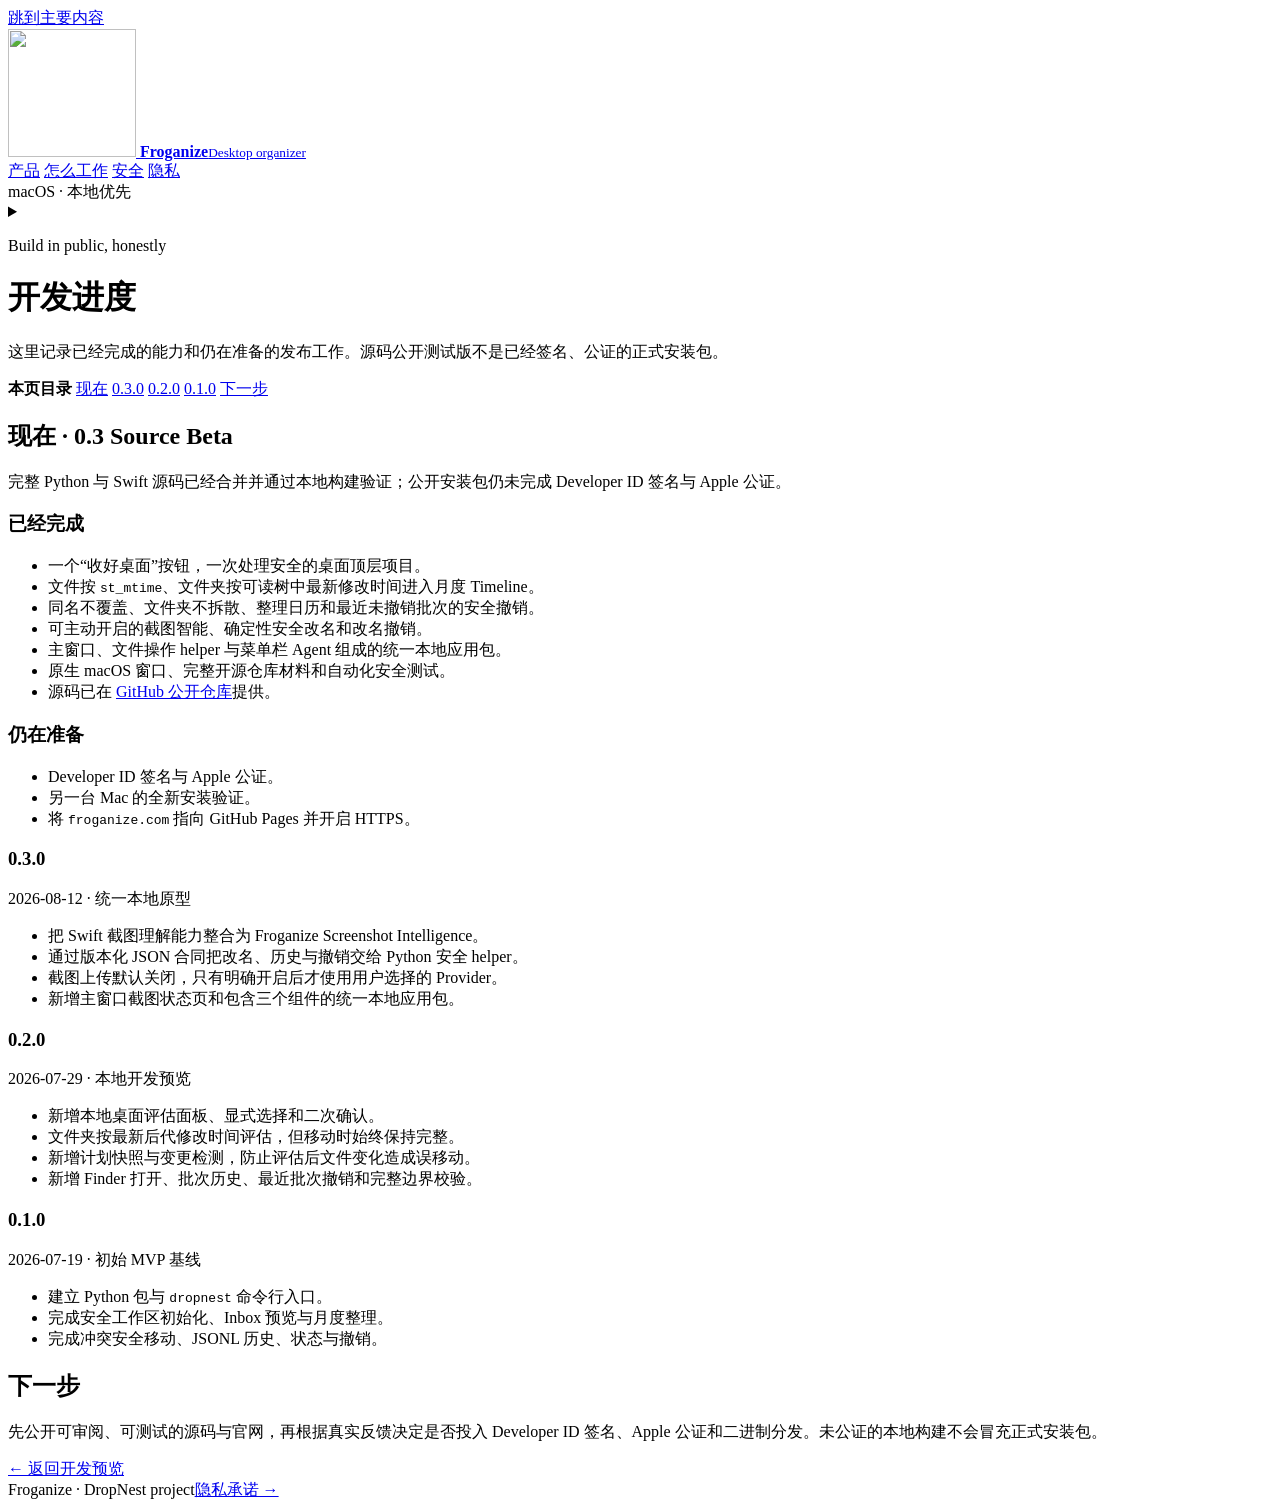
==== website/changelog.html @ 2943960d "Publish Froganize source beta and website" ====
<!doctype html>
<html lang="zh-CN">
  <head>
    <meta charset="utf-8">
    <meta name="viewport" content="width=device-width, initial-scale=1">
    <meta name="description" content="Froganize 开发进度与版本变化记录。">
    <meta name="theme-color" content="#faf7ef">
    <meta property="og:url" content="https://www.froganize.com/changelog.html">
    <title>开发进度 · Froganize</title>
    <link rel="canonical" href="https://www.froganize.com/changelog.html">
    <link rel="icon" type="image/svg+xml" href="./assets/froganize-mark.svg">
    <link rel="apple-touch-icon" href="./assets/apple-touch-icon.png">
    <link rel="stylesheet" href="./styles.css">
  </head>
  <body>
    <a class="skip-link" href="#main-content">跳到主要内容</a>
    <header class="site-header">
      <div class="page-width header-inner">
        <a class="brand" href="./index.html" aria-label="返回 Froganize 官网">
          <span class="brand-avatar" aria-hidden="true"><img src="./assets/froganize-mascot-128.png" alt="" width="128" height="128"></span>
          <span class="brand-copy"><strong>Froganize</strong><small>Desktop organizer</small></span>
        </a>
        <nav class="site-nav" aria-label="主要导航">
          <a href="./index.html#transformation">产品</a>
          <a href="./index.html#workflow">怎么工作</a>
          <a href="./index.html#safety">安全</a>
          <a href="./privacy.html">隐私</a>
        </nav>
        <span class="local-pill"><i aria-hidden="true"></i>macOS · 本地优先</span>
        <details class="mobile-nav">
          <summary aria-label="打开网站导航"><span></span><span></span><span></span></summary>
          <nav aria-label="移动端导航"><a href="./index.html">返回首页</a><a href="./index.html#workflow">怎么工作</a><a href="./index.html#safety">安全原则</a><a href="./privacy.html">隐私承诺</a></nav>
        </details>
      </div>
    </header>

    <main class="subpage-main page-width" id="main-content">
      <header class="document-hero">
        <p class="eyebrow">Build in public, honestly</p>
        <h1>开发进度</h1>
        <p>这里记录已经完成的能力和仍在准备的发布工作。源码公开测试版不是已经签名、公证的正式安装包。</p>
      </header>

      <div class="document-layout">
        <nav class="document-toc" aria-label="页面目录">
          <strong>本页目录</strong>
          <a href="#now">现在</a>
          <a href="#v030">0.3.0</a>
          <a href="#v020">0.2.0</a>
          <a href="#v010">0.1.0</a>
          <a href="#next">下一步</a>
        </nav>

        <div class="document-content">
          <section class="document-section" id="now">
            <h2>现在 · 0.3 Source Beta</h2>
            <div class="document-callout">完整 Python 与 Swift 源码已经合并并通过本地构建验证；公开安装包仍未完成 Developer ID 签名与 Apple 公证。</div>
            <h3>已经完成</h3>
            <ul>
              <li>一个“收好桌面”按钮，一次处理安全的桌面顶层项目。</li>
              <li>文件按 <code>st_mtime</code>、文件夹按可读树中最新修改时间进入月度 Timeline。</li>
              <li>同名不覆盖、文件夹不拆散、整理日历和最近未撤销批次的安全撤销。</li>
              <li>可主动开启的截图智能、确定性安全改名和改名撤销。</li>
              <li>主窗口、文件操作 helper 与菜单栏 Agent 组成的统一本地应用包。</li>
              <li>原生 macOS 窗口、完整开源仓库材料和自动化安全测试。</li>
              <li>源码已在 <a href="https://github.com/liwengtai-sudo/Froganize">GitHub 公开仓库</a>提供。</li>
            </ul>
            <h3>仍在准备</h3>
            <ul>
              <li>Developer ID 签名与 Apple 公证。</li>
              <li>另一台 Mac 的全新安装验证。</li>
              <li>将 <code>froganize.com</code> 指向 GitHub Pages 并开启 HTTPS。</li>
            </ul>
          </section>

          <section class="document-section" id="v030">
            <div class="version-entry">
              <h3>0.3.0</h3>
              <span class="version-meta">2026-08-12 · 统一本地原型</span>
              <ul>
                <li>把 Swift 截图理解能力整合为 Froganize Screenshot Intelligence。</li>
                <li>通过版本化 JSON 合同把改名、历史与撤销交给 Python 安全 helper。</li>
                <li>截图上传默认关闭，只有明确开启后才使用用户选择的 Provider。</li>
                <li>新增主窗口截图状态页和包含三个组件的统一本地应用包。</li>
              </ul>
            </div>
          </section>

          <section class="document-section" id="v020">
            <div class="version-entry">
              <h3>0.2.0</h3>
              <span class="version-meta">2026-07-29 · 本地开发预览</span>
              <ul>
                <li>新增本地桌面评估面板、显式选择和二次确认。</li>
                <li>文件夹按最新后代修改时间评估，但移动时始终保持完整。</li>
                <li>新增计划快照与变更检测，防止评估后文件变化造成误移动。</li>
                <li>新增 Finder 打开、批次历史、最近批次撤销和完整边界校验。</li>
              </ul>
            </div>
          </section>

          <section class="document-section" id="v010">
            <div class="version-entry">
              <h3>0.1.0</h3>
              <span class="version-meta">2026-07-19 · 初始 MVP 基线</span>
              <ul>
                <li>建立 Python 包与 <code>dropnest</code> 命令行入口。</li>
                <li>完成安全工作区初始化、Inbox 预览与月度整理。</li>
                <li>完成冲突安全移动、JSONL 历史、状态与撤销。</li>
              </ul>
            </div>
          </section>

          <section class="document-section" id="next">
            <h2>下一步</h2>
            <p>先公开可审阅、可测试的源码与官网，再根据真实反馈决定是否投入 Developer ID 签名、Apple 公证和二进制分发。未公证的本地构建不会冒充正式安装包。</p>
            <a class="document-back" href="./index.html#release">← 返回开发预览</a>
          </section>
        </div>
      </div>
    </main>

    <footer class="site-footer">
      <div class="page-width footer-bottom"><span>Froganize · DropNest project</span><a href="./privacy.html">隐私承诺 →</a></div>
    </footer>
  </body>
</html>
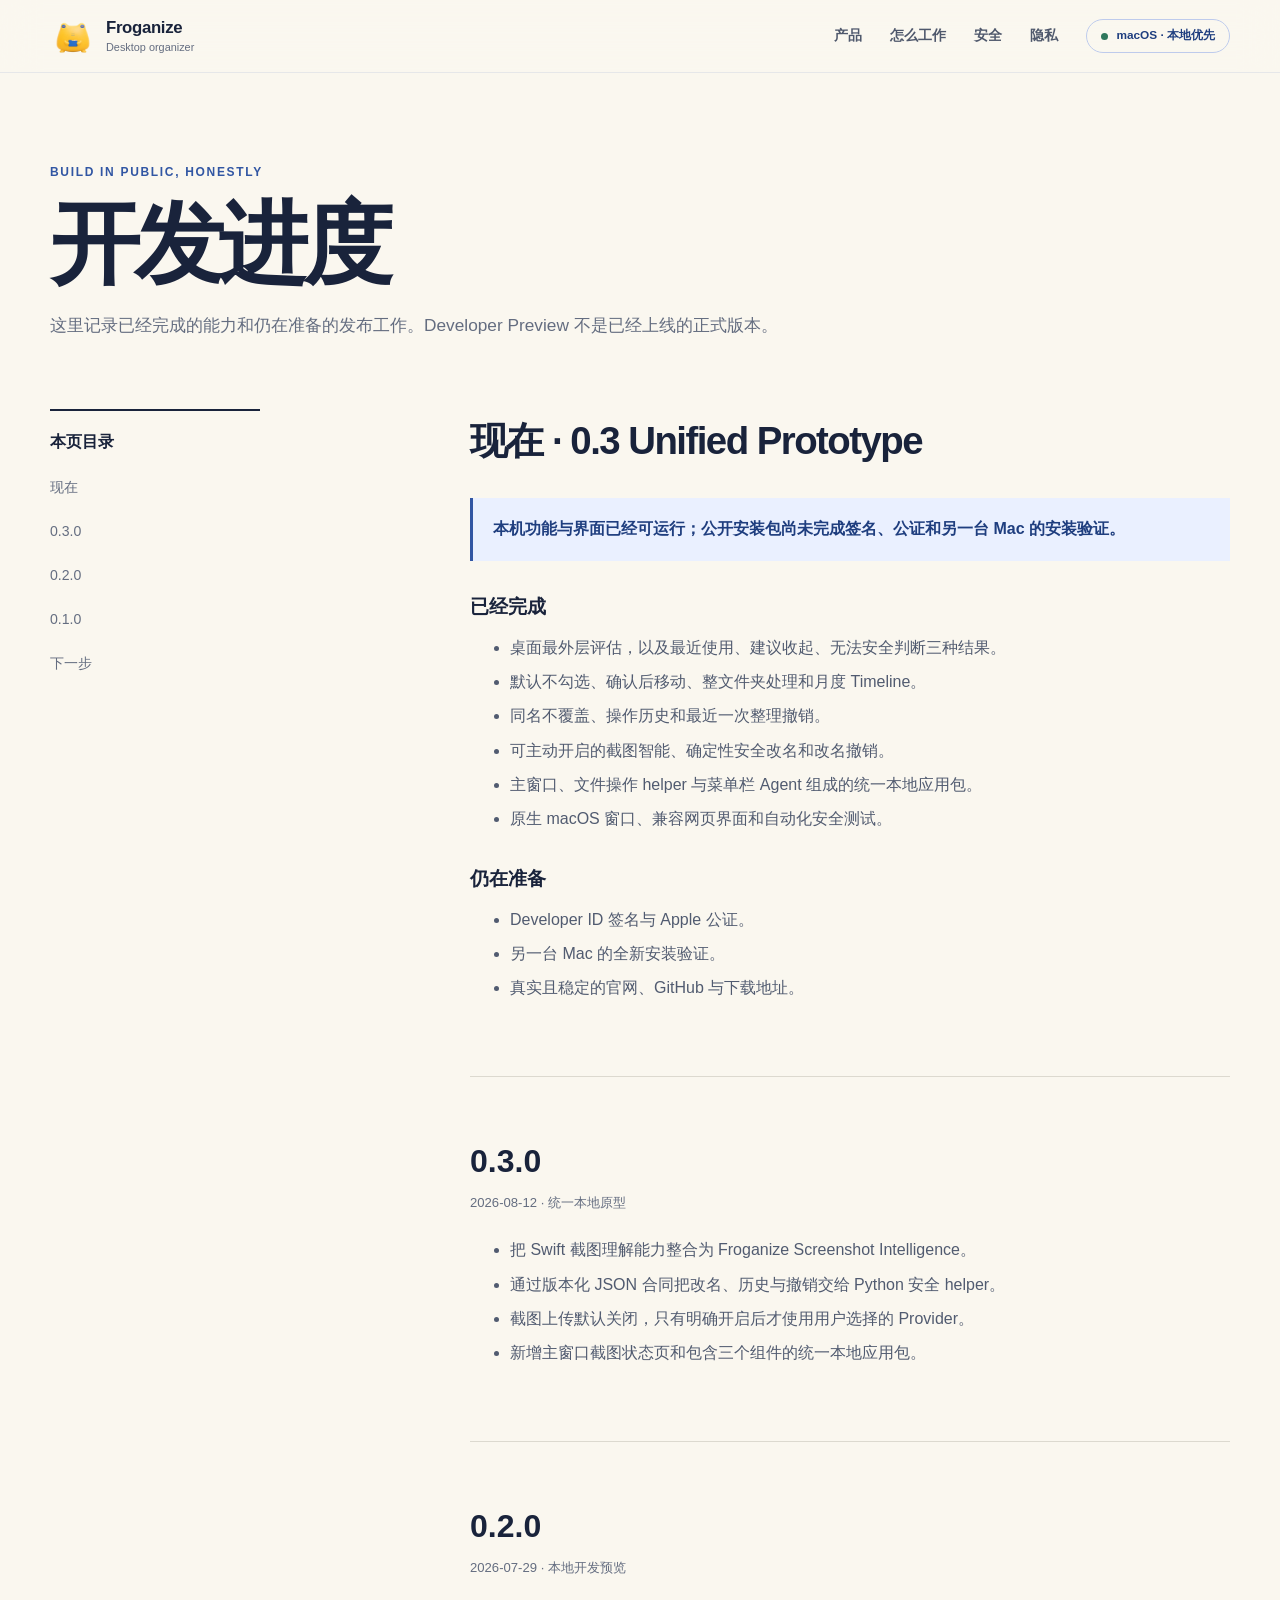
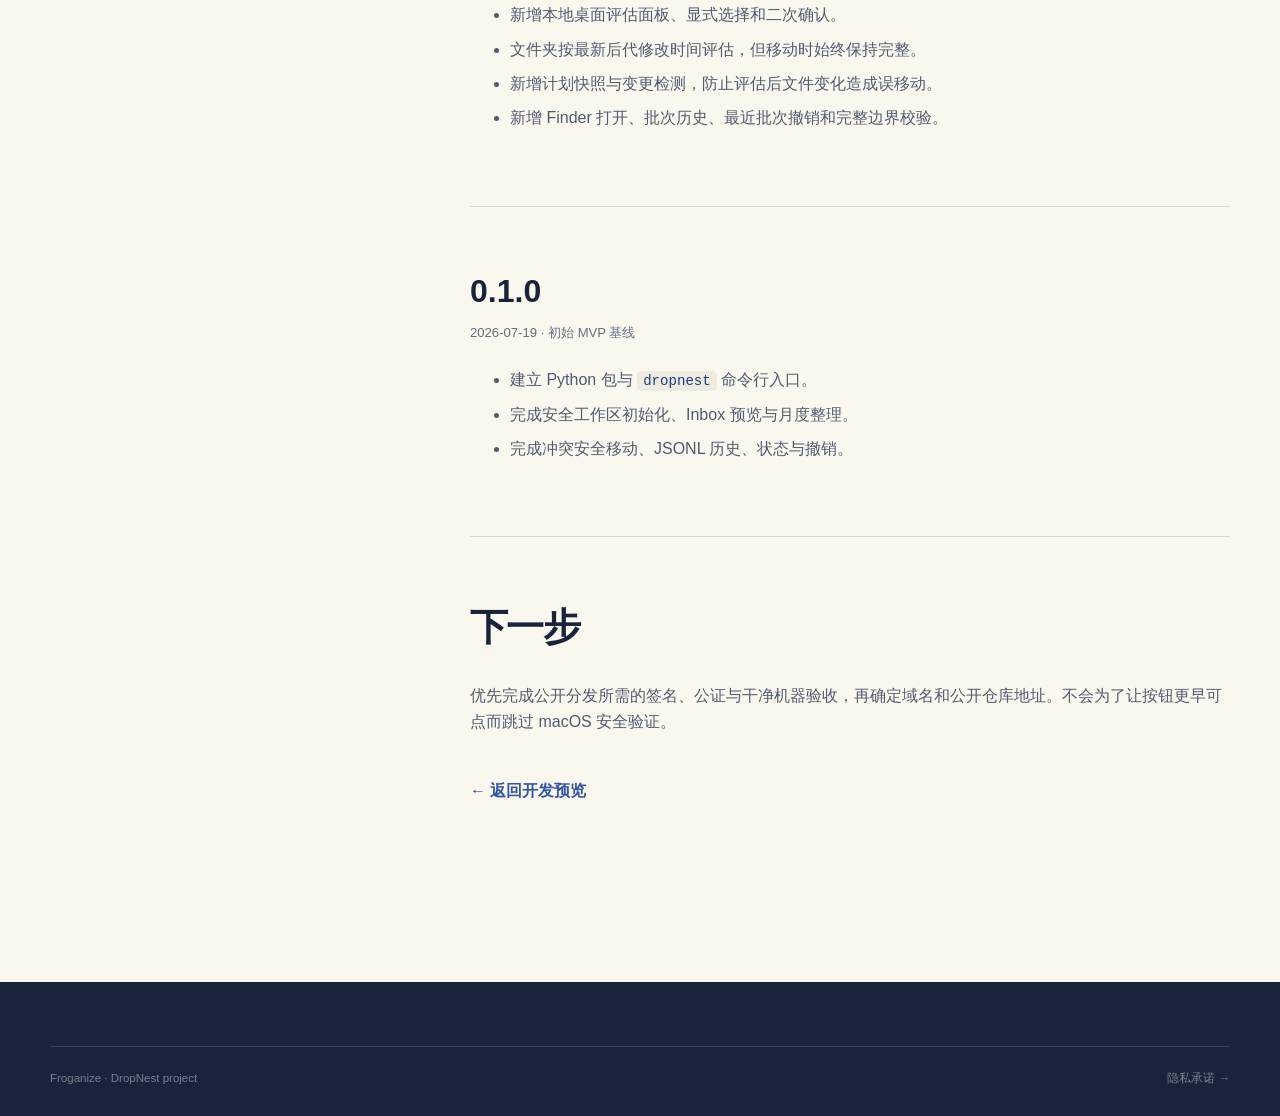
==== commit b0c6e2f0: "Prepare Froganize 0.3.0 source beta" ====
--- a/website/changelog.html
+++ b/website/changelog.html
@@ -5,9 +5,7 @@
     <meta name="viewport" content="width=device-width, initial-scale=1">
     <meta name="description" content="Froganize 开发进度与版本变化记录。">
     <meta name="theme-color" content="#faf7ef">
-    <meta property="og:url" content="https://www.froganize.com/changelog.html">
     <title>开发进度 · Froganize</title>
-    <link rel="canonical" href="https://www.froganize.com/changelog.html">
     <link rel="icon" type="image/svg+xml" href="./assets/froganize-mark.svg">
     <link rel="apple-touch-icon" href="./assets/apple-touch-icon.png">
     <link rel="stylesheet" href="./styles.css">
@@ -38,7 +36,7 @@
       <header class="document-hero">
         <p class="eyebrow">Build in public, honestly</p>
         <h1>开发进度</h1>
-        <p>这里记录已经完成的能力和仍在准备的发布工作。源码公开测试版不是已经签名、公证的正式安装包。</p>
+        <p>这里记录已经完成的能力和仍在准备的发布工作。Developer Preview 不是已经上线的正式版本。</p>
       </header>
 
       <div class="document-layout">
@@ -53,23 +51,22 @@
 
         <div class="document-content">
           <section class="document-section" id="now">
-            <h2>现在 · 0.3 Source Beta</h2>
-            <div class="document-callout">完整 Python 与 Swift 源码已经合并并通过本地构建验证；公开安装包仍未完成 Developer ID 签名与 Apple 公证。</div>
+            <h2>现在 · 0.3 Unified Prototype</h2>
+            <div class="document-callout">本机功能与界面已经可运行；公开安装包尚未完成签名、公证和另一台 Mac 的安装验证。</div>
             <h3>已经完成</h3>
             <ul>
-              <li>一个“收好桌面”按钮，一次处理安全的桌面顶层项目。</li>
-              <li>文件按 <code>st_mtime</code>、文件夹按可读树中最新修改时间进入月度 Timeline。</li>
-              <li>同名不覆盖、文件夹不拆散、整理日历和最近未撤销批次的安全撤销。</li>
+              <li>桌面最外层评估，以及最近使用、建议收起、无法安全判断三种结果。</li>
+              <li>默认不勾选、确认后移动、整文件夹处理和月度 Timeline。</li>
+              <li>同名不覆盖、操作历史和最近一次整理撤销。</li>
               <li>可主动开启的截图智能、确定性安全改名和改名撤销。</li>
               <li>主窗口、文件操作 helper 与菜单栏 Agent 组成的统一本地应用包。</li>
-              <li>原生 macOS 窗口、完整开源仓库材料和自动化安全测试。</li>
-              <li>源码已在 <a href="https://github.com/liwengtai-sudo/Froganize">GitHub 公开仓库</a>提供。</li>
+              <li>原生 macOS 窗口、兼容网页界面和自动化安全测试。</li>
             </ul>
             <h3>仍在准备</h3>
             <ul>
               <li>Developer ID 签名与 Apple 公证。</li>
               <li>另一台 Mac 的全新安装验证。</li>
-              <li>将 <code>froganize.com</code> 指向 GitHub Pages 并开启 HTTPS。</li>
+              <li>真实且稳定的官网、GitHub 与下载地址。</li>
             </ul>
           </section>
 
@@ -113,7 +110,7 @@
 
           <section class="document-section" id="next">
             <h2>下一步</h2>
-            <p>先公开可审阅、可测试的源码与官网，再根据真实反馈决定是否投入 Developer ID 签名、Apple 公证和二进制分发。未公证的本地构建不会冒充正式安装包。</p>
+            <p>优先完成公开分发所需的签名、公证与干净机器验收，再确定域名和公开仓库地址。不会为了让按钮更早可点而跳过 macOS 安全验证。</p>
             <a class="document-back" href="./index.html#release">← 返回开发预览</a>
           </section>
         </div>
--- a/website/styles.css
+++ b/website/styles.css
@@ -0,0 +1,1645 @@
+:root {
+  --canvas: #faf7ef;
+  --surface: #fffdf8;
+  --surface-blue: #eaf0ff;
+  --ink: #19233b;
+  --muted: #646d80;
+  --line: #dcd9cf;
+  --line-blue: #becbec;
+  --cobalt: #3156a3;
+  --cobalt-dark: #1f3e7f;
+  --yellow: #f7d86a;
+  --coral: #f38b72;
+  --coral-ink: #9c4737;
+  --green: #2f775c;
+  --radius: 20px;
+  --page: 1180px;
+  --shadow-product: 0 26px 70px rgba(35, 54, 94, 0.16);
+}
+
+*,
+*::before,
+*::after {
+  box-sizing: border-box;
+}
+
+html {
+  scroll-behavior: smooth;
+}
+
+body {
+  margin: 0;
+  background: var(--canvas);
+  color: var(--ink);
+  font-family: -apple-system, BlinkMacSystemFont, "SF Pro Display", "PingFang SC",
+    "Helvetica Neue", Arial, sans-serif;
+  font-size: 16px;
+  line-height: 1.65;
+  text-rendering: optimizeLegibility;
+  -webkit-font-smoothing: antialiased;
+}
+
+img {
+  display: block;
+  max-width: 100%;
+  height: auto;
+}
+
+a {
+  color: inherit;
+  text-decoration: none;
+}
+
+button,
+a,
+summary {
+  -webkit-tap-highlight-color: transparent;
+}
+
+a:focus-visible,
+button:focus-visible,
+summary:focus-visible {
+  outline: 3px solid var(--cobalt-dark);
+  outline-offset: 4px;
+}
+
+p,
+h1,
+h2,
+h3,
+figure,
+ul,
+ol,
+dl,
+dd {
+  margin-top: 0;
+}
+
+h1,
+h2,
+h3,
+.story-ending {
+  text-wrap: balance;
+}
+
+p {
+  text-wrap: pretty;
+}
+
+.hero-lead,
+.section-heading > p,
+.safety-lead,
+.story-intro > p:last-child,
+.story-copy p,
+.release-detail > p {
+  text-wrap: balance;
+}
+
+.page-width {
+  width: min(calc(100% - 48px), var(--page));
+  margin-inline: auto;
+}
+
+.section-block {
+  padding: 116px 0;
+  scroll-margin-top: 92px;
+}
+
+.skip-link {
+  position: fixed;
+  top: 12px;
+  left: 12px;
+  z-index: 100;
+  padding: 10px 16px;
+  border-radius: 10px;
+  background: var(--ink);
+  color: white;
+  transform: translateY(-160%);
+  transition: transform 160ms ease;
+}
+
+.skip-link:focus {
+  transform: translateY(0);
+}
+
+.eyebrow {
+  margin-bottom: 18px;
+  color: var(--cobalt);
+  font-size: 0.75rem;
+  font-weight: 800;
+  letter-spacing: 0.14em;
+  text-transform: uppercase;
+}
+
+.site-header {
+  position: sticky;
+  top: 0;
+  z-index: 50;
+  border-bottom: 1px solid rgba(49, 86, 163, 0.1);
+  background: rgba(250, 247, 239, 0.88);
+  -webkit-backdrop-filter: blur(18px);
+  backdrop-filter: blur(18px);
+}
+
+.header-inner {
+  display: flex;
+  min-height: 72px;
+  align-items: center;
+  gap: 28px;
+}
+
+.brand {
+  display: inline-flex;
+  min-height: 44px;
+  align-items: center;
+  gap: 10px;
+  flex: 0 0 auto;
+}
+
+.brand-avatar {
+  display: grid;
+  width: 46px;
+  height: 46px;
+  place-items: center;
+}
+
+.brand-avatar img {
+  width: 46px;
+  height: 46px;
+  object-fit: contain;
+}
+
+.brand-copy {
+  display: grid;
+  line-height: 1.08;
+}
+
+.brand-copy strong {
+  font-size: 1.05rem;
+  letter-spacing: -0.02em;
+}
+
+.brand-copy small {
+  margin-top: 5px;
+  color: var(--muted);
+  font-size: 0.68rem;
+}
+
+.site-nav {
+  display: flex;
+  align-items: center;
+  gap: 28px;
+  margin-left: auto;
+}
+
+.site-nav a {
+  min-height: 44px;
+  display: inline-flex;
+  align-items: center;
+  color: #4f586c;
+  font-size: 0.88rem;
+  font-weight: 650;
+}
+
+.site-nav a:hover,
+.text-link:hover,
+.footer-main nav a:hover {
+  color: var(--cobalt);
+}
+
+.header-download {
+  display: inline-flex;
+  min-height: 44px;
+  align-items: center;
+  justify-content: center;
+  padding: 0 20px;
+  border-radius: 999px;
+  background: var(--cobalt);
+  color: white;
+  font-size: 0.87rem;
+  font-weight: 800;
+}
+
+.header-download:hover {
+  background: var(--cobalt-dark);
+}
+
+.mobile-nav {
+  display: none;
+  position: relative;
+}
+
+.mobile-nav summary {
+  display: grid;
+  width: 44px;
+  min-height: 44px;
+  align-content: center;
+  gap: 5px;
+  padding: 10px;
+  cursor: pointer;
+  list-style: none;
+}
+
+.mobile-nav summary::-webkit-details-marker {
+  display: none;
+}
+
+.mobile-nav summary span {
+  width: 22px;
+  height: 2px;
+  border-radius: 2px;
+  background: var(--ink);
+}
+
+.mobile-nav nav {
+  position: absolute;
+  top: 52px;
+  right: 0;
+  display: grid;
+  width: min(280px, calc(100vw - 32px));
+  padding: 10px;
+  border: 1px solid var(--line);
+  border-radius: 16px;
+  background: var(--surface);
+  box-shadow: 0 18px 45px rgba(25, 35, 59, 0.14);
+}
+
+.mobile-nav nav a {
+  display: flex;
+  min-height: 46px;
+  align-items: center;
+  padding: 0 12px;
+  border-radius: 10px;
+  font-weight: 700;
+}
+
+.mobile-nav nav a:hover {
+  background: var(--surface-blue);
+}
+
+.mobile-nav nav .download-cta {
+  margin-top: 6px;
+  justify-content: center;
+  background: var(--cobalt);
+  color: white;
+}
+
+.hero {
+  min-height: min(780px, calc(100vh - 72px));
+  display: grid;
+  grid-template-columns: minmax(0, 0.92fr) minmax(420px, 1.08fr);
+  align-items: center;
+  gap: clamp(36px, 6vw, 88px);
+  padding-top: 72px;
+  padding-bottom: 80px;
+  scroll-margin-top: 92px;
+}
+
+.hero-copy {
+  position: relative;
+  z-index: 2;
+}
+
+.hero h1 {
+  max-width: 730px;
+  margin-bottom: 28px;
+  font-size: clamp(3.65rem, 6vw, 6.4rem);
+  font-weight: 850;
+  letter-spacing: -0.075em;
+  line-height: 0.98;
+  text-wrap: balance;
+}
+
+.hero-lead {
+  max-width: 600px;
+  margin-bottom: 30px;
+  color: #4f586b;
+  font-size: 1.12rem;
+  line-height: 1.85;
+}
+
+.hero-actions,
+.release-actions {
+  display: flex;
+  flex-wrap: wrap;
+  gap: 12px;
+}
+
+.button {
+  display: inline-flex;
+  min-height: 50px;
+  align-items: center;
+  justify-content: center;
+  padding: 0 23px;
+  border-radius: 999px;
+  font-weight: 800;
+  transition: transform 160ms ease, background 160ms ease, color 160ms ease;
+}
+
+.button:hover {
+  transform: translateY(-2px);
+}
+
+.button-primary {
+  background: var(--cobalt);
+  color: white;
+}
+
+.button-primary:hover {
+  background: var(--cobalt-dark);
+}
+
+.button-quiet {
+  border: 1px solid var(--line-blue);
+  background: transparent;
+  color: var(--cobalt-dark);
+}
+
+.button-quiet:hover {
+  background: var(--surface-blue);
+}
+
+.preview-note {
+  margin: 14px 0 0;
+  color: var(--muted);
+  font-size: 0.78rem;
+}
+
+.trust-list {
+  display: flex;
+  flex-wrap: wrap;
+  gap: 8px 22px;
+  margin: 34px 0 0;
+  padding: 20px 0 0;
+  border-top: 1px solid var(--line);
+  list-style: none;
+  color: var(--muted);
+  font-size: 0.82rem;
+  font-weight: 700;
+}
+
+.trust-list li::before {
+  content: "✓";
+  margin-right: 7px;
+  color: var(--green);
+}
+
+.hero-visual {
+  margin: 0;
+}
+
+.hero-visual img {
+  width: 100%;
+  mix-blend-mode: multiply;
+  -webkit-mask-image: radial-gradient(ellipse 76% 72% at 51% 50%, #000 58%, transparent 96%);
+  mask-image: radial-gradient(ellipse 76% 72% at 51% 50%, #000 58%, transparent 96%);
+}
+
+.section-heading {
+  margin-bottom: 62px;
+}
+
+.section-heading h2,
+.story-intro h2,
+.safety-copy h2,
+.release-copy h2 {
+  margin-bottom: 0;
+  font-size: clamp(2.55rem, 4.7vw, 4.75rem);
+  font-weight: 820;
+  letter-spacing: -0.055em;
+  line-height: 1.06;
+  text-wrap: balance;
+}
+
+.split-heading {
+  display: grid;
+  grid-template-columns: minmax(0, 1fr) minmax(300px, 0.66fr);
+  align-items: end;
+  gap: 80px;
+}
+
+.split-heading > p {
+  margin-bottom: 6px;
+  color: var(--muted);
+  font-size: 1.02rem;
+  line-height: 1.85;
+}
+
+.transformation-section {
+  border-top: 1px solid var(--line);
+  background: var(--surface);
+}
+
+.before-after-demo {
+  display: grid;
+  grid-template-columns: minmax(0, 1fr) 92px minmax(0, 1fr);
+  align-items: stretch;
+  overflow: clip;
+  border: 1px solid var(--line);
+  border-radius: var(--radius);
+  background: white;
+}
+
+.file-panel {
+  min-width: 0;
+  padding: clamp(28px, 4vw, 52px);
+}
+
+.before-panel {
+  background: #fffaf6;
+}
+
+.after-panel {
+  background: #f5f8ff;
+}
+
+.panel-label {
+  display: flex;
+  align-items: center;
+  gap: 9px;
+  margin-bottom: 26px;
+  color: var(--muted);
+  font-size: 0.76rem;
+  font-weight: 800;
+  letter-spacing: 0.08em;
+  text-transform: uppercase;
+}
+
+.panel-label i {
+  width: 8px;
+  height: 8px;
+  border-radius: 50%;
+  background: var(--coral);
+}
+
+.after-panel .panel-label i {
+  background: var(--cobalt);
+}
+
+.file-panel h3 {
+  margin-bottom: 30px;
+  font-size: clamp(1.65rem, 3vw, 2.45rem);
+  line-height: 1.18;
+  letter-spacing: -0.035em;
+}
+
+.file-list,
+.timeline-tree {
+  display: grid;
+  gap: 10px;
+  margin-bottom: 0;
+  padding: 0;
+  list-style: none;
+}
+
+.file-list li,
+.timeline-tree li {
+  display: flex;
+  min-height: 42px;
+  align-items: center;
+  gap: 12px;
+  padding: 8px 12px;
+  border-bottom: 1px solid rgba(100, 109, 128, 0.13);
+  font-size: 0.9rem;
+}
+
+.file-list .faded {
+  opacity: 0.45;
+  text-decoration: line-through;
+}
+
+.file-icon,
+.tree-file {
+  position: relative;
+  width: 18px;
+  height: 22px;
+  flex: 0 0 auto;
+  border-radius: 3px;
+  background: var(--coral);
+}
+
+.file-icon::after,
+.tree-file::after {
+  content: "";
+  position: absolute;
+  top: 4px;
+  right: -1px;
+  border-width: 4px 0 0 4px;
+  border-style: solid;
+  border-color: transparent transparent transparent rgba(255, 255, 255, 0.75);
+}
+
+.file-icon.folder,
+.tree-folder {
+  width: 23px;
+  height: 17px;
+  border-radius: 3px;
+  background: var(--cobalt);
+}
+
+.file-icon.folder::before,
+.tree-folder::before {
+  content: "";
+  position: absolute;
+  top: -4px;
+  left: 2px;
+  width: 10px;
+  height: 5px;
+  border-radius: 3px 3px 0 0;
+  background: inherit;
+}
+
+.file-icon.folder::after {
+  display: none;
+}
+
+.tree-folder {
+  position: relative;
+  display: inline-block;
+  flex: 0 0 auto;
+}
+
+.tree-file {
+  width: 15px;
+  height: 19px;
+  background: #8498ca;
+}
+
+.timeline-tree .depth-one {
+  padding-left: 30px;
+}
+
+.timeline-tree .depth-two {
+  padding-left: 54px;
+}
+
+.timeline-tree .depth-three {
+  padding-left: 80px;
+  color: var(--muted);
+}
+
+.stays-note {
+  margin: 22px 0 0;
+  padding-top: 18px;
+  border-top: 1px solid var(--line-blue);
+  color: var(--cobalt-dark);
+  font-size: 0.82rem;
+  font-weight: 700;
+}
+
+.confirm-bridge {
+  display: grid;
+  place-content: center;
+  gap: 4px;
+  border-inline: 1px solid var(--line);
+  background: var(--canvas);
+  color: var(--cobalt);
+  text-align: center;
+}
+
+.confirm-bridge span {
+  font-size: 0.7rem;
+  font-weight: 800;
+}
+
+.confirm-bridge i {
+  font-size: 2rem;
+  font-style: normal;
+}
+
+.outcome-list {
+  display: grid;
+  grid-template-columns: repeat(3, 1fr);
+  margin: 42px 0 0;
+  border-block: 1px solid var(--line);
+}
+
+.outcome-list div {
+  padding: 24px 30px;
+}
+
+.outcome-list div + div {
+  border-left: 1px solid var(--line);
+}
+
+.outcome-list dt {
+  margin-bottom: 4px;
+  font-weight: 800;
+}
+
+.outcome-list dd {
+  margin-bottom: 0;
+  color: var(--muted);
+  font-size: 0.86rem;
+}
+
+.workflow-section {
+  background: var(--canvas);
+}
+
+.centered-heading {
+  max-width: 720px;
+  margin-inline: auto;
+  text-align: center;
+}
+
+.centered-heading > p:last-child {
+  max-width: 620px;
+  margin: 22px auto 0;
+  color: var(--muted);
+}
+
+.workflow-list {
+  display: grid;
+  grid-template-columns: repeat(4, 1fr);
+  margin: 0;
+  padding: 0;
+  border-block: 1px solid var(--line);
+  list-style: none;
+}
+
+.workflow-list li {
+  min-width: 0;
+  padding: 32px 28px 38px;
+}
+
+.workflow-mascot {
+  width: 112px;
+  height: 112px;
+  margin: 0 auto 22px;
+  object-fit: contain;
+  filter: drop-shadow(0 12px 14px rgba(31, 62, 127, 0.09));
+  transition: transform 180ms ease;
+}
+
+.workflow-list li:hover .workflow-mascot {
+  transform: translateY(-4px);
+}
+
+.workflow-list li + li {
+  border-left: 1px solid var(--line);
+}
+
+.workflow-list span {
+  color: var(--cobalt);
+  font-size: 0.73rem;
+  font-weight: 850;
+}
+
+.workflow-list p {
+  margin: 18px 0 0;
+  color: var(--muted);
+  font-size: 0.7rem;
+  font-weight: 800;
+  letter-spacing: 0.12em;
+  text-transform: uppercase;
+}
+
+.workflow-list h3 {
+  margin: 4px 0 14px;
+  font-size: 1.5rem;
+}
+
+.workflow-list small {
+  color: var(--muted);
+  font-size: 0.85rem;
+  line-height: 1.75;
+}
+
+.product-section {
+  background: var(--surface);
+}
+
+.app-window {
+  overflow: clip;
+  margin: 0;
+  border: 1px solid #cfd5e1;
+  border-radius: var(--radius);
+  background: #f7f8fb;
+  box-shadow: var(--shadow-product);
+}
+
+.window-bar {
+  position: relative;
+  display: flex;
+  min-height: 48px;
+  align-items: center;
+  gap: 8px;
+  padding: 0 18px;
+  border-bottom: 1px solid #d9dce4;
+  background: #eff0f3;
+}
+
+.window-bar span {
+  width: 12px;
+  height: 12px;
+  border-radius: 50%;
+  background: #ff6257;
+}
+
+.window-bar span:nth-child(2) {
+  background: #ffc04c;
+}
+
+.window-bar span:nth-child(3) {
+  background: #30c750;
+}
+
+.window-bar strong {
+  position: absolute;
+  left: 50%;
+  color: #5e6572;
+  font-size: 0.76rem;
+  transform: translateX(-50%);
+}
+
+.product-shot-link {
+  display: block;
+  background: white;
+}
+
+.product-shot-link img {
+  width: 100%;
+}
+
+.app-window figcaption {
+  display: flex;
+  min-height: 54px;
+  align-items: center;
+  gap: 22px;
+  padding: 10px 18px;
+  color: var(--muted);
+  font-size: 0.75rem;
+}
+
+.app-window figcaption span {
+  color: var(--green);
+  font-weight: 800;
+}
+
+.app-window figcaption strong {
+  margin-right: auto;
+}
+
+.app-window figcaption a {
+  color: var(--cobalt);
+  font-weight: 800;
+}
+
+.product-points {
+  display: grid;
+  grid-template-columns: repeat(3, 1fr);
+  margin: 36px 0 0;
+  padding: 0;
+  border-bottom: 1px solid var(--line);
+  list-style: none;
+}
+
+.product-points li {
+  display: grid;
+  grid-template-columns: auto 1fr;
+  gap: 10px 18px;
+  padding: 0 24px 28px;
+}
+
+.product-points li + li {
+  border-left: 1px solid var(--line);
+}
+
+.product-points strong {
+  color: var(--cobalt);
+}
+
+.product-points span {
+  color: var(--muted);
+}
+
+.safety-section {
+  background: var(--cobalt-dark);
+  color: white;
+}
+
+.safety-layout {
+  display: grid;
+  grid-template-columns: minmax(340px, 0.9fr) minmax(0, 1.1fr);
+  align-items: center;
+  gap: clamp(52px, 8vw, 112px);
+}
+
+.organizing-visual {
+  margin: 0;
+}
+
+.organizing-visual img {
+  width: 100%;
+  mix-blend-mode: screen;
+  -webkit-mask-image: radial-gradient(ellipse, #000 58%, transparent 96%);
+  mask-image: radial-gradient(ellipse, #000 58%, transparent 96%);
+}
+
+.safety-copy .eyebrow {
+  color: var(--yellow);
+}
+
+.safety-copy h2 {
+  color: white;
+}
+
+.safety-lead {
+  max-width: 660px;
+  margin: 28px 0 36px;
+  color: rgba(255, 255, 255, 0.72);
+  font-size: 1rem;
+}
+
+.safety-list {
+  margin-bottom: 28px;
+  border-top: 1px solid rgba(255, 255, 255, 0.2);
+}
+
+.safety-list div {
+  display: grid;
+  grid-template-columns: minmax(150px, 0.7fr) minmax(0, 1.3fr);
+  gap: 28px;
+  padding: 21px 0;
+  border-bottom: 1px solid rgba(255, 255, 255, 0.2);
+}
+
+.safety-list dt {
+  font-weight: 800;
+}
+
+.safety-list dd {
+  margin-bottom: 0;
+  color: rgba(255, 255, 255, 0.68);
+  font-size: 0.86rem;
+}
+
+.text-link {
+  display: inline-flex;
+  min-height: 44px;
+  align-items: center;
+  color: var(--yellow);
+  font-weight: 800;
+}
+
+.story-section {
+  overflow: clip;
+  background: #fbf4df;
+}
+
+.story-intro {
+  max-width: 780px;
+  margin-bottom: 84px;
+}
+
+.story-intro > p:last-child {
+  max-width: 650px;
+  margin: 26px 0 0;
+  color: var(--muted);
+  font-size: 1.05rem;
+}
+
+.story-scene {
+  position: relative;
+  display: grid;
+  min-height: 610px;
+  grid-template-columns: minmax(0, 1.15fr) minmax(280px, 0.65fr);
+  align-items: center;
+  gap: clamp(42px, 7vw, 100px);
+  padding: 36px 0;
+}
+
+.story-scene:nth-child(even) {
+  grid-template-columns: minmax(280px, 0.65fr) minmax(0, 1.15fr);
+}
+
+.story-scene:nth-child(even) .story-art {
+  order: 2;
+}
+
+.story-scene:nth-child(even) .story-copy {
+  order: 1;
+}
+
+.story-art {
+  position: relative;
+  margin: 0;
+}
+
+.story-art::after {
+  content: "";
+  position: absolute;
+  inset: -2px;
+  background:
+    linear-gradient(to bottom, #fbf4df 0%, transparent 18%, transparent 82%, #fbf4df 100%),
+    linear-gradient(to right, #fbf4df 0%, transparent 16%, transparent 84%, #fbf4df 100%);
+  pointer-events: none;
+}
+
+.story-art img {
+  width: 100%;
+  object-fit: contain;
+  mix-blend-mode: multiply;
+  -webkit-mask-image: radial-gradient(ellipse 70% 64% at 50% 50%, #000 52%, transparent 94%);
+  mask-image: radial-gradient(ellipse 70% 64% at 50% 50%, #000 52%, transparent 94%);
+}
+
+.story-copy {
+  position: relative;
+  z-index: 2;
+}
+
+.story-copy h3 {
+  margin-bottom: 20px;
+  font-size: clamp(2rem, 4vw, 3.45rem);
+  letter-spacing: -0.045em;
+  line-height: 1.08;
+}
+
+.story-copy p {
+  margin-bottom: 0;
+  color: #596174;
+  font-size: 1rem;
+  line-height: 1.9;
+}
+
+.story-product-bridge {
+  display: grid;
+  grid-template-columns: 150px minmax(0, 1fr);
+  align-items: center;
+  gap: clamp(28px, 5vw, 72px);
+  margin-top: 76px;
+  padding-top: 36px;
+  border-top: 1px solid rgba(49, 86, 163, 0.24);
+}
+
+.story-product-bridge > img {
+  width: 150px;
+  height: 150px;
+  filter: drop-shadow(0 16px 18px rgba(31, 62, 127, 0.1));
+}
+
+.story-product-bridge .eyebrow {
+  margin-bottom: 8px;
+}
+
+.story-ending {
+  max-width: none;
+  margin: 0;
+  padding: 0;
+  color: var(--cobalt-dark);
+  font-size: clamp(1.55rem, 2.7vw, 2.55rem);
+  font-weight: 800;
+  letter-spacing: -0.04em;
+}
+
+.story-product-bridge > div > p:last-child {
+  max-width: 680px;
+  margin: 14px 0 0;
+  color: var(--muted);
+}
+
+.release-section {
+  background: var(--surface-blue);
+}
+
+.release-layout {
+  display: grid;
+  grid-template-columns: minmax(300px, 0.8fr) minmax(0, 1.2fr);
+  gap: clamp(52px, 9vw, 130px);
+}
+
+.release-detail > p {
+  margin-bottom: 30px;
+  color: #4f5d7a;
+  font-size: 1rem;
+}
+
+.release-status {
+  display: grid;
+  gap: 0;
+  margin: 0 0 30px;
+  padding: 0;
+  border-top: 1px solid var(--line-blue);
+  list-style: none;
+}
+
+.release-status li {
+  padding: 13px 0;
+  border-bottom: 1px solid var(--line-blue);
+  color: var(--green);
+  font-size: 0.88rem;
+  font-weight: 750;
+}
+
+.release-status .pending {
+  color: var(--coral-ink);
+}
+
+.release-honesty {
+  margin: 18px 0 0;
+  color: var(--muted);
+  font-size: 0.76rem;
+}
+
+.site-footer {
+  padding: 64px 0 28px;
+  background: var(--ink);
+  color: white;
+}
+
+.footer-main {
+  display: grid;
+  grid-template-columns: auto 1fr auto;
+  align-items: center;
+  gap: 36px;
+}
+
+.footer-brand img {
+  width: 44px;
+  height: 44px;
+}
+
+.footer-brand span {
+  display: grid;
+  line-height: 1.1;
+}
+
+.footer-brand small {
+  margin-top: 5px;
+  color: rgba(255, 255, 255, 0.55);
+}
+
+.footer-main > p {
+  margin-bottom: 0;
+  color: rgba(255, 255, 255, 0.6);
+  font-size: 0.86rem;
+}
+
+.footer-main nav {
+  display: flex;
+  flex-wrap: wrap;
+  gap: 24px;
+}
+
+.footer-main nav a {
+  display: inline-flex;
+  min-height: 44px;
+  align-items: center;
+  color: rgba(255, 255, 255, 0.75);
+  font-size: 0.84rem;
+  font-weight: 700;
+}
+
+.footer-bottom {
+  display: flex;
+  justify-content: space-between;
+  gap: 24px;
+  margin-top: 42px;
+  padding-top: 22px;
+  border-top: 1px solid rgba(255, 255, 255, 0.14);
+  color: rgba(255, 255, 255, 0.42);
+  font-size: 0.72rem;
+}
+
+/* Shared documentation pages */
+
+.local-pill {
+  display: inline-flex;
+  min-height: 34px;
+  align-items: center;
+  gap: 8px;
+  padding: 0 14px;
+  border: 1px solid var(--line-blue);
+  border-radius: 999px;
+  color: var(--cobalt-dark);
+  font-size: 0.74rem;
+  font-weight: 800;
+}
+
+.local-pill i {
+  width: 7px;
+  height: 7px;
+  border-radius: 50%;
+  background: var(--green);
+}
+
+.subpage-main {
+  padding-top: 90px;
+  padding-bottom: 110px;
+}
+
+.document-hero {
+  max-width: 780px;
+  margin-bottom: 70px;
+}
+
+.document-hero h1 {
+  margin-bottom: 22px;
+  font-size: clamp(3.4rem, 7vw, 6rem);
+  letter-spacing: -0.065em;
+  line-height: 0.98;
+}
+
+.document-hero > p:last-child {
+  color: var(--muted);
+  font-size: 1.08rem;
+}
+
+.document-layout {
+  display: grid;
+  grid-template-columns: 210px minmax(0, 760px);
+  justify-content: space-between;
+  gap: 80px;
+}
+
+.document-toc {
+  position: sticky;
+  top: 104px;
+  align-self: start;
+  display: grid;
+  gap: 4px;
+  padding-top: 18px;
+  border-top: 2px solid var(--ink);
+}
+
+.document-toc strong {
+  margin-bottom: 8px;
+}
+
+.document-toc a {
+  display: flex;
+  min-height: 40px;
+  align-items: center;
+  color: var(--muted);
+  font-size: 0.88rem;
+}
+
+.document-toc a:hover {
+  color: var(--cobalt);
+}
+
+.document-content {
+  min-width: 0;
+}
+
+.document-section {
+  padding: 0 0 58px;
+  scroll-margin-top: 110px;
+}
+
+.document-section + .document-section {
+  padding-top: 58px;
+  border-top: 1px solid var(--line);
+}
+
+.document-section h2 {
+  margin-bottom: 24px;
+  font-size: clamp(1.8rem, 3vw, 2.7rem);
+  letter-spacing: -0.04em;
+}
+
+.document-section h3 {
+  margin: 30px 0 12px;
+  font-size: 1.2rem;
+}
+
+.document-section p,
+.document-section li {
+  color: #515b70;
+}
+
+.document-section li + li {
+  margin-top: 8px;
+}
+
+.document-section code {
+  padding: 2px 6px;
+  border-radius: 5px;
+  background: #eeeae0;
+  color: var(--cobalt-dark);
+  font-size: 0.88em;
+}
+
+.document-callout {
+  margin: 26px 0;
+  padding: 18px 20px;
+  border-left: 3px solid var(--cobalt);
+  background: var(--surface-blue);
+  color: var(--cobalt-dark);
+  font-weight: 650;
+}
+
+.version-entry h3 {
+  margin-top: 0;
+  font-size: 2rem;
+}
+
+.version-meta {
+  display: block;
+  margin: -8px 0 24px;
+  color: var(--muted);
+  font-size: 0.82rem;
+}
+
+.document-back {
+  display: inline-flex;
+  min-height: 44px;
+  align-items: center;
+  margin-top: 18px;
+  color: var(--cobalt);
+  font-weight: 800;
+}
+
+.subpage-main + .site-footer .footer-bottom {
+  margin-top: 0;
+}
+
+@media (max-width: 1120px) {
+  .site-nav {
+    gap: 18px;
+  }
+
+  .local-pill {
+    display: none;
+  }
+
+  .hero {
+    grid-template-columns: minmax(0, 1fr) minmax(360px, 0.92fr);
+  }
+
+  .safety-layout {
+    gap: 52px;
+  }
+}
+
+@media (max-width: 920px) {
+  .page-width {
+    width: min(calc(100% - 40px), var(--page));
+  }
+
+  .section-block {
+    padding: 92px 0;
+  }
+
+  .site-nav {
+    display: none;
+  }
+
+  .header-download {
+    margin-left: auto;
+  }
+
+  .mobile-nav {
+    display: block;
+    margin-left: auto;
+  }
+
+  .hero {
+    min-height: auto;
+    grid-template-columns: 1fr;
+    gap: 28px;
+    padding-top: 72px;
+    text-align: center;
+  }
+
+  .hero-copy {
+    max-width: 720px;
+    margin-inline: auto;
+  }
+
+  .hero h1,
+  .hero-lead {
+    margin-inline: auto;
+  }
+
+  .hero-actions,
+  .trust-list {
+    justify-content: center;
+  }
+
+  .hero-visual {
+    width: min(720px, 100%);
+    margin-inline: auto;
+  }
+
+  .split-heading {
+    grid-template-columns: 1fr;
+    gap: 24px;
+  }
+
+  .split-heading > p {
+    max-width: 680px;
+  }
+
+  .workflow-list {
+    grid-template-columns: repeat(2, 1fr);
+  }
+
+  .workflow-list li:nth-child(3) {
+    border-left: 0;
+  }
+
+  .workflow-list li:nth-child(n + 3) {
+    border-top: 1px solid var(--line);
+  }
+
+  .safety-layout {
+    grid-template-columns: 1fr;
+  }
+
+  .organizing-visual {
+    width: min(660px, 100%);
+    margin-inline: auto;
+  }
+
+  .story-scene,
+  .story-scene:nth-child(even) {
+    min-height: 0;
+    grid-template-columns: minmax(0, 1.1fr) minmax(240px, 0.72fr);
+    gap: 34px;
+    padding: 56px 0;
+  }
+
+  .release-layout {
+    grid-template-columns: 1fr;
+  }
+
+  .release-copy {
+    max-width: 650px;
+  }
+
+  .document-layout {
+    grid-template-columns: 1fr;
+    gap: 42px;
+  }
+
+  .document-toc {
+    position: static;
+    grid-template-columns: repeat(3, 1fr);
+  }
+
+  .document-toc strong {
+    grid-column: 1 / -1;
+  }
+}
+
+@media (max-width: 700px) {
+  .page-width {
+    width: min(calc(100% - 32px), var(--page));
+  }
+
+  .section-block {
+    padding: 76px 0;
+  }
+
+  .header-inner {
+    min-height: 64px;
+    gap: 8px;
+  }
+
+  .brand-avatar,
+  .brand-avatar img {
+    width: 42px;
+    height: 42px;
+  }
+
+  .header-download {
+    padding-inline: 16px;
+  }
+
+  .hero {
+    padding-top: 54px;
+    padding-bottom: 64px;
+  }
+
+  .hero h1 {
+    font-size: clamp(3rem, 15vw, 4.7rem);
+  }
+
+  .hero-lead {
+    font-size: 1rem;
+    line-height: 1.75;
+  }
+
+  .hero-actions .button {
+    flex: 1 1 170px;
+  }
+
+  .trust-list {
+    display: grid;
+    grid-template-columns: repeat(2, max-content);
+  }
+
+  .section-heading {
+    margin-bottom: 42px;
+  }
+
+  .section-heading h2,
+  .story-intro h2,
+  .safety-copy h2,
+  .release-copy h2 {
+    font-size: clamp(2.35rem, 12vw, 3.5rem);
+  }
+
+  .before-after-demo {
+    grid-template-columns: 1fr;
+  }
+
+  .confirm-bridge {
+    min-height: 74px;
+    border-inline: 0;
+    border-block: 1px solid var(--line);
+  }
+
+  .confirm-bridge i {
+    line-height: 1;
+    transform: rotate(90deg);
+  }
+
+  .outcome-list {
+    grid-template-columns: 1fr;
+  }
+
+  .outcome-list div {
+    padding: 18px 0;
+  }
+
+  .outcome-list div + div {
+    border-top: 1px solid var(--line);
+    border-left: 0;
+  }
+
+  .workflow-list {
+    grid-template-columns: 1fr;
+  }
+
+  .workflow-list li {
+    padding-inline: 0;
+  }
+
+  .workflow-list li + li,
+  .workflow-list li:nth-child(3) {
+    border-top: 1px solid var(--line);
+    border-left: 0;
+  }
+
+  .window-bar strong {
+    display: none;
+  }
+
+  .app-window figcaption {
+    align-items: flex-start;
+    flex-direction: column;
+    gap: 3px;
+    padding-block: 14px;
+  }
+
+  .product-points {
+    grid-template-columns: 1fr;
+  }
+
+  .product-points li {
+    padding: 17px 0;
+  }
+
+  .product-points li + li {
+    border-top: 1px solid var(--line);
+    border-left: 0;
+  }
+
+  .safety-list div {
+    grid-template-columns: 1fr;
+    gap: 6px;
+  }
+
+  .story-intro {
+    margin-bottom: 30px;
+  }
+
+  .story-scene,
+  .story-scene:nth-child(even) {
+    grid-template-columns: 1fr;
+    gap: 4px;
+    padding: 46px 0;
+  }
+
+  .story-scene + .story-scene {
+    border-top: 1px solid rgba(49, 86, 163, 0.14);
+  }
+
+  .story-scene:nth-child(even) .story-art,
+  .story-scene:nth-child(even) .story-copy {
+    order: initial;
+  }
+
+  .story-art {
+    width: calc(100% + 24px);
+    margin-left: -12px;
+  }
+
+  .story-copy {
+    padding-inline: 4px;
+  }
+
+  .story-product-bridge {
+    grid-template-columns: 96px minmax(0, 1fr);
+    gap: 22px;
+    margin-top: 34px;
+    padding-top: 28px;
+  }
+
+  .story-product-bridge > img {
+    width: 96px;
+    height: 96px;
+  }
+
+  .footer-main {
+    grid-template-columns: 1fr;
+    gap: 18px;
+  }
+
+  .footer-main nav {
+    gap: 18px;
+  }
+
+  .footer-bottom {
+    align-items: flex-start;
+    flex-direction: column;
+    gap: 4px;
+  }
+
+  .subpage-main {
+    padding-top: 66px;
+    padding-bottom: 80px;
+  }
+
+  .document-toc {
+    grid-template-columns: repeat(2, 1fr);
+  }
+}
+
+@media (max-width: 390px) {
+  .brand-copy small {
+    display: none;
+  }
+
+  .brand-copy strong {
+    font-size: 0.96rem;
+  }
+
+  .header-download {
+    padding-inline: 13px;
+    font-size: 0.8rem;
+  }
+
+  .hero h1 {
+    font-size: 2.9rem;
+  }
+
+  .trust-list {
+    grid-template-columns: 1fr 1fr;
+    text-align: left;
+  }
+
+  .file-panel {
+    padding: 25px 20px;
+  }
+
+  .timeline-tree .depth-three {
+    padding-left: 58px;
+  }
+
+  .story-product-bridge {
+    grid-template-columns: 1fr;
+    text-align: center;
+  }
+
+  .story-product-bridge > img {
+    margin-inline: auto;
+  }
+
+  .story-product-bridge > div > p:last-child {
+    margin-inline: auto;
+  }
+
+  .footer-main nav {
+    display: grid;
+    grid-template-columns: repeat(2, 1fr);
+  }
+}
+
+@media (prefers-reduced-motion: reduce) {
+  html {
+    scroll-behavior: auto;
+  }
+
+  *,
+  *::before,
+  *::after {
+    transition-duration: 0.01ms !important;
+    animation-duration: 0.01ms !important;
+    animation-iteration-count: 1 !important;
+  }
+}
